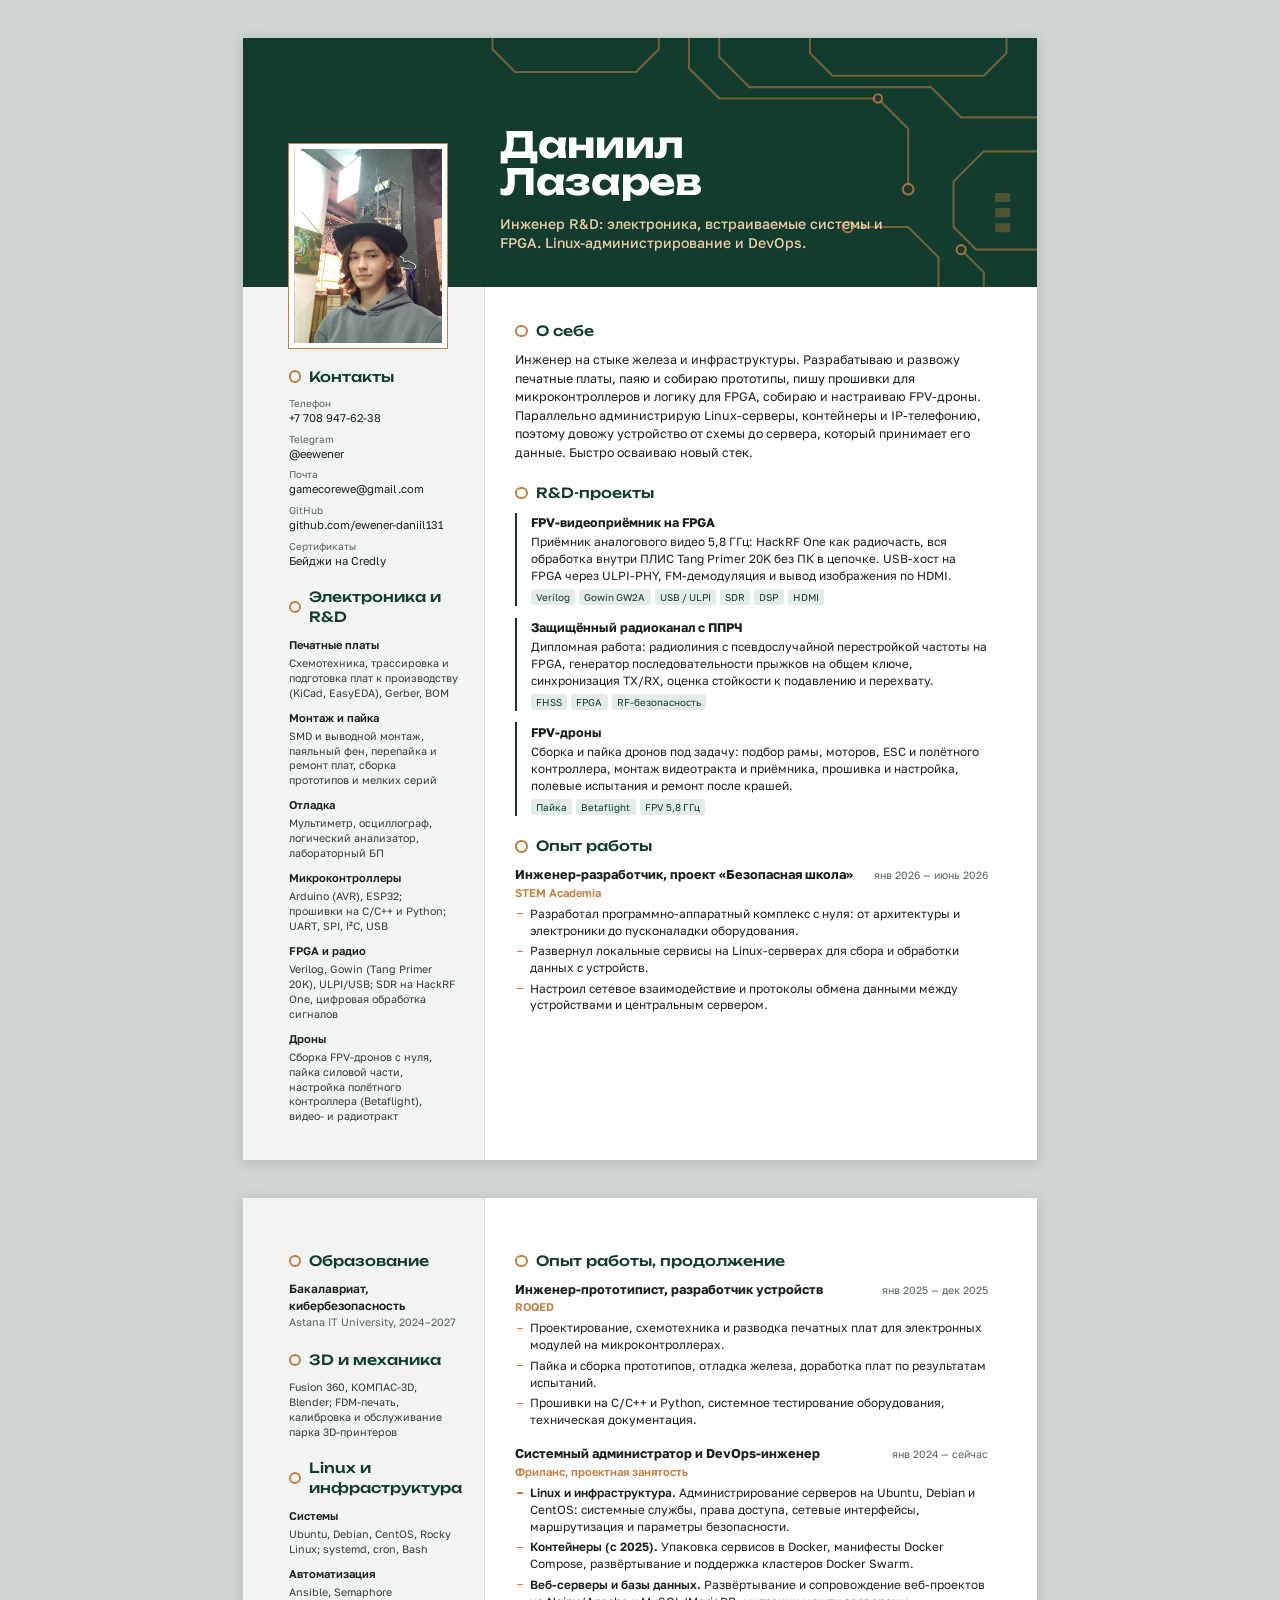
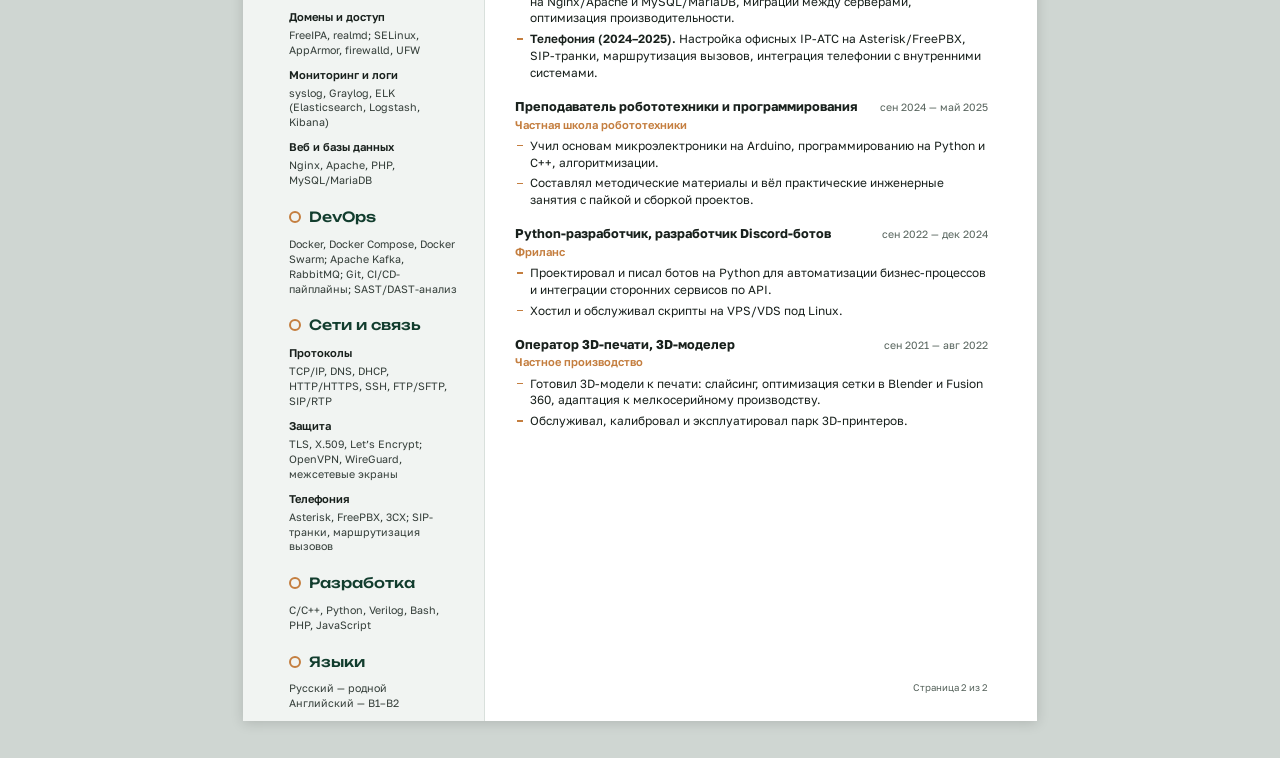
==== cv.html @ 45a1e473 "CV: single-page resume for GitHub Pages" ====
<!doctype html>
<html lang="ru">
<head>
<meta charset="utf-8">
<title>Даниил Лазарев — резюме</title>
<link rel="preconnect" href="https://fonts.googleapis.com">
<link rel="preconnect" href="https://fonts.gstatic.com" crossorigin>
<link href="https://fonts.googleapis.com/css2?family=Golos+Text:wght@400;500;600;700&family=Unbounded:wght@500;700&display=block" rel="stylesheet">
<style>
:root{
  --mask:#123D2E;      /* soldermask green */
  --mask-2:#1B5240;
  --copper:#C47E3F;
  --copper-soft:#E9C9A6;
  --paper:#FFFFFF;
  --silk:#F1F4F2;
  --ink:#18201C;
  --muted:#56635C;
  --rule:#D9E0DC;
}
@page{size:A4;margin:0}
*{box-sizing:border-box;margin:0;padding:0}
html,body{background:#cfd6d2}
body{font-family:"Golos Text","Noto Sans",sans-serif;color:var(--ink);font-size:8.9pt;line-height:1.42;-webkit-print-color-adjust:exact;print-color-adjust:exact}
a{color:inherit;text-decoration:none}
.page{width:210mm;height:297mm;background:var(--paper);margin:0 auto;position:relative;overflow:hidden;display:grid;grid-template-columns:64mm 1fr}
@media screen{.page{margin:10mm auto;box-shadow:0 2px 12px rgba(0,0,0,.15)}}

/* ---------- header band (page 1) ---------- */
.band{grid-column:1/-1;height:66mm;background:var(--mask);position:relative;color:#fff;display:grid;grid-template-columns:64mm 1fr;align-items:end}
.band svg.traces{position:absolute;inset:0;width:100%;height:100%}
.photo{position:relative;margin:0 0 -16mm 12mm;width:42mm;height:54mm;border:1.4mm solid #fff;outline:.35mm solid var(--copper);background:#ddd url(photo.jpg) center 30%/cover;z-index:2}
.title{position:relative;padding:0 14mm 9mm 4mm;z-index:2}
.name{font-family:"Unbounded",sans-serif;font-weight:700;font-size:27pt;line-height:1.02;letter-spacing:-.01em}
.role{margin-top:4mm;font-size:10.5pt;font-weight:500;color:var(--copper-soft);max-width:110mm;line-height:1.35}

/* ---------- columns ---------- */
.side{background:var(--silk);padding:21mm 7mm 10mm 12mm;border-right:.3mm solid var(--rule)}
.page.two .side{padding-top:14mm}
.main{padding:9mm 13mm 10mm 8mm}
.page.two .main{padding-top:14mm}

h2{font-family:"Unbounded",sans-serif;font-weight:500;font-size:10.5pt;color:var(--mask);margin:0 0 2.6mm;display:flex;align-items:center;gap:2.2mm}
h2::before{content:"";width:2.2mm;height:2.2mm;border-radius:50%;border:.55mm solid var(--copper);flex:none}
section{margin-bottom:5.4mm}
.side section{margin-bottom:5mm}

/* contacts */
.contacts{list-style:none;display:grid;gap:1.5mm;font-size:8.4pt}
.contacts li span{display:block;color:var(--muted);font-size:7.4pt}
.contacts a{word-break:break-all}

/* skill groups in sidebar */
.sk h3{font-size:8.4pt;font-weight:600;margin:2.4mm 0 .8mm;color:var(--ink)}
.sk p{font-size:8pt;color:#333d38;line-height:1.4}
.edu b{display:block;font-weight:600}
.edu span{color:var(--muted);font-size:8pt}

/* main */
.about{font-size:9.3pt;line-height:1.5;max-width:125mm}
.job{margin-bottom:4.4mm;break-inside:avoid}
.job-head{display:flex;justify-content:space-between;gap:4mm;align-items:baseline}
.job h3{font-size:9.6pt;font-weight:700;line-height:1.3}
.when{font-size:7.9pt;color:var(--muted);white-space:nowrap}
.org{font-size:8.4pt;color:var(--copper);font-weight:600;margin:.4mm 0 1.4mm}
.job ul{list-style:none;display:grid;gap:1mm}
.job li{position:relative;padding-left:4mm}
.job li::before{content:"";position:absolute;left:.4mm;top:.62em;width:1.6mm;height:.35mm;background:var(--copper)}
.job li b{font-weight:600}

/* R&D projects: the one rich block */
.rnd{display:grid;gap:3mm}
.proj{border-left:.6mm solid var(--mask);padding:.4mm 0 .4mm 3.6mm}
.proj h3{font-size:9.4pt;font-weight:700}
.proj p{margin-top:.6mm}
.tags{margin-top:1.2mm;display:flex;flex-wrap:wrap;gap:1mm}
.tags i{font-style:normal;font-size:7.4pt;color:var(--mask);background:#E3ECE7;border-radius:.8mm;padding:.2mm 1.4mm}

.foot{position:absolute;right:13mm;bottom:7mm;font-size:7.2pt;color:var(--muted)}
</style>
</head>
<body>

<!-- ================= PAGE 1 ================= -->
<div class="page one">
  <header class="band">
    <svg class="traces" viewBox="0 0 210 66" preserveAspectRatio="none" aria-hidden="true">
      <g fill="none" stroke="#C47E3F" stroke-width=".55" stroke-linecap="round" opacity=".55">
        <path d="M118 0 V8 L126 16 H168 L176 24 V40"/>
        <path d="M126 0 V5 L134 13 H182 L190 21 H210"/>
        <path d="M150 0 V4 L156 10 H196 L202 4 V0"/>
        <path d="M210 30 H196 L188 38 V50 L194 56 H210"/>
        <path d="M184 66 V58 L176 50 H160"/>
        <path d="M196 66 V62 L190 56"/>
        <path d="M66 0 V3 L72 9 H104 L110 3 V0"/>
      </g>
      <g fill="#123D2E" stroke="#C47E3F" stroke-width=".55" opacity=".8">
        <circle cx="176" cy="40" r="1.4"/>
        <circle cx="160" cy="50" r="1.4"/>
        <circle cx="190" cy="56" r="1.2"/>
        <circle cx="168" cy="16" r="1.1"/>
      </g>
      <g fill="#C47E3F" opacity=".35">
        <rect x="199" y="41" width="4" height="2.4" rx=".3"/>
        <rect x="199" y="45" width="4" height="2.4" rx=".3"/>
        <rect x="199" y="49" width="4" height="2.4" rx=".3"/>
      </g>
    </svg>
    <div class="photo" role="img" aria-label="Фото"></div>
    <div class="title">
      <h1 class="name">Даниил<br>Лазарев</h1>
      <p class="role">Инженер R&amp;D: электроника, встраиваемые системы и FPGA. Linux-администрирование и DevOps.</p>
    </div>
  </header>

  <aside class="side">
    <section>
      <h2>Контакты</h2>
      <ul class="contacts">
        <li><span>Телефон</span><a href="tel:+77089476238">+7 708 947-62-38</a></li>
        <li><span>Telegram</span><a href="https://t.me/eewener">@eewener</a></li>
        <li><span>Почта</span><a href="mailto:gamecorewe@gmail.com">gamecorewe@gmail.com</a></li>
        <li><span>GitHub</span><a href="https://github.com/ewener-daniil131">github.com/ewener-daniil131</a></li>
        <li><span>Сертификаты</span><a href="https://www.credly.com/users/daniil-lazarev.e6b39c5c">Бейджи на Credly</a></li>
      </ul>
    </section>

    <section class="sk">
      <h2>Электроника и R&amp;D</h2>
      <h3>Печатные платы</h3>
      <p>Схемотехника, трассировка и подготовка плат к производству (KiCad, EasyEDA), Gerber, BOM</p>
      <h3>Монтаж и пайка</h3>
      <p>SMD и выводной монтаж, паяльный фен, перепайка и ремонт плат, сборка прототипов и мелких серий</p>
      <h3>Отладка</h3>
      <p>Мультиметр, осциллограф, логический анализатор, лабораторный БП</p>
      <h3>Микроконтроллеры</h3>
      <p>Arduino (AVR), ESP32; прошивки на C/C++ и Python; UART, SPI, I²C, USB</p>
      <h3>FPGA и радио</h3>
      <p>Verilog, Gowin (Tang Primer 20K), ULPI/USB; SDR на HackRF One, цифровая обработка сигналов</p>
      <h3>Дроны</h3>
      <p>Сборка FPV-дронов с нуля, пайка силовой части, настройка полётного контроллера (Betaflight), видео- и радиотракт</p>
    </section>
  </aside>

  <main class="main">
    <section>
      <h2>О себе</h2>
      <p class="about">Инженер на стыке железа и инфраструктуры. Разрабатываю и развожу печатные платы, паяю и собираю прототипы, пишу прошивки для микроконтроллеров и логику для FPGA, собираю и настраиваю FPV-дроны. Параллельно администрирую Linux-серверы, контейнеры и IP-телефонию, поэтому довожу устройство от схемы до сервера, который принимает его данные. Быстро осваиваю новый стек.</p>
    </section>

    <section>
      <h2>R&amp;D-проекты</h2>
      <div class="rnd">
        <div class="proj">
          <h3>FPV-видеоприёмник на FPGA</h3>
          <p>Приёмник аналогового видео 5,8 ГГц: HackRF One как радиочасть, вся обработка внутри ПЛИС Tang Primer 20K без ПК в цепочке. USB-хост на FPGA через ULPI-PHY, FM-демодуляция и вывод изображения по HDMI.</p>
          <div class="tags"><i>Verilog</i><i>Gowin GW2A</i><i>USB / ULPI</i><i>SDR</i><i>DSP</i><i>HDMI</i></div>
        </div>
        <div class="proj">
          <h3>Защищённый радиоканал с ППРЧ</h3>
          <p>Дипломная работа: радиолиния с псевдослучайной перестройкой частоты на FPGA, генератор последовательности прыжков на общем ключе, синхронизация TX/RX, оценка стойкости к подавлению и перехвату.</p>
          <div class="tags"><i>FHSS</i><i>FPGA</i><i>RF-безопасность</i></div>
        </div>
        <div class="proj">
          <h3>FPV-дроны</h3>
          <p>Сборка и пайка дронов под задачу: подбор рамы, моторов, ESC и полётного контроллера, монтаж видеотракта и приёмника, прошивка и настройка, полевые испытания и ремонт после крашей.</p>
          <div class="tags"><i>Пайка</i><i>Betaflight</i><i>FPV 5,8 ГГц</i></div>
        </div>
      </div>
    </section>

    <section>
      <h2>Опыт работы</h2>
      <div class="job">
        <div class="job-head"><h3>Инженер-разработчик, проект «Безопасная школа»</h3><span class="when">янв 2026 — июнь 2026</span></div>
        <div class="org">STEM Academia</div>
        <ul>
          <li>Разработал программно-аппаратный комплекс с нуля: от архитектуры и электроники до пусконаладки оборудования.</li>
          <li>Развернул локальные сервисы на Linux-серверах для сбора и обработки данных с устройств.</li>
          <li>Настроил сетевое взаимодействие и протоколы обмена данными между устройствами и центральным сервером.</li>
        </ul>
      </div>
    </section>
  </main>
</div>

<!-- ================= PAGE 2 ================= -->
<div class="page two">
  <aside class="side">
    <section class="edu">
      <h2>Образование</h2>
      <b>Бакалавриат, кибербезопасность</b>
      <span>Astana IT University, 2024–2027</span>
    </section>

    <section class="sk">
      <h2>3D и механика</h2>
      <p>Fusion 360, КОМПАС-3D, Blender; FDM-печать, калибровка и обслуживание парка 3D-принтеров</p>
    </section>

    <section class="sk">
      <h2>Linux и инфраструктура</h2>
      <h3>Системы</h3>
      <p>Ubuntu, Debian, CentOS, Rocky Linux; systemd, cron, Bash</p>
      <h3>Автоматизация</h3>
      <p>Ansible, Semaphore</p>
      <h3>Домены и доступ</h3>
      <p>FreeIPA, realmd; SELinux, AppArmor, firewalld, UFW</p>
      <h3>Мониторинг и логи</h3>
      <p>syslog, Graylog, ELK (Elasticsearch, Logstash, Kibana)</p>
      <h3>Веб и базы данных</h3>
      <p>Nginx, Apache, PHP, MySQL/MariaDB</p>
    </section>

    <section class="sk">
      <h2>DevOps</h2>
      <p>Docker, Docker Compose, Docker Swarm; Apache Kafka, RabbitMQ; Git, CI/CD-пайплайны; SAST/DAST-анализ</p>
    </section>

    <section class="sk">
      <h2>Сети и связь</h2>
      <h3>Протоколы</h3>
      <p>TCP/IP, DNS, DHCP, HTTP/HTTPS, SSH, FTP/SFTP, SIP/RTP</p>
      <h3>Защита</h3>
      <p>TLS, X.509, Let’s Encrypt; OpenVPN, WireGuard, межсетевые экраны</p>
      <h3>Телефония</h3>
      <p>Asterisk, FreePBX, 3CX; SIP-транки, маршрутизация вызовов</p>
    </section>

    <section class="sk">
      <h2>Разработка</h2>
      <p>C/C++, Python, Verilog, Bash, PHP, JavaScript</p>
    </section>

    <section class="sk">
      <h2>Языки</h2>
      <p>Русский — родной<br>Английский — B1–B2</p>
    </section>
  </aside>

  <main class="main">
    <section>
      <h2>Опыт работы, продолжение</h2>
      <div class="job">
        <div class="job-head"><h3>Инженер-прототипист, разработчик устройств</h3><span class="when">янв 2025 — дек 2025</span></div>
        <div class="org">ROQED</div>
        <ul>
          <li>Проектирование, схемотехника и разводка печатных плат для электронных модулей на микроконтроллерах.</li>
          <li>Пайка и сборка прототипов, отладка железа, доработка плат по результатам испытаний.</li>
          <li>Прошивки на C/C++ и Python, системное тестирование оборудования, техническая документация.</li>
        </ul>
      </div>
      <div class="job">
        <div class="job-head"><h3>Системный администратор и DevOps-инженер</h3><span class="when">янв 2024 — сейчас</span></div>
        <div class="org">Фриланс, проектная занятость</div>
        <ul>
          <li><b>Linux и инфраструктура.</b> Администрирование серверов на Ubuntu, Debian и CentOS: системные службы, права доступа, сетевые интерфейсы, маршрутизация и параметры безопасности.</li>
          <li><b>Контейнеры (с 2025).</b> Упаковка сервисов в Docker, манифесты Docker Compose, развёртывание и поддержка кластеров Docker Swarm.</li>
          <li><b>Веб-серверы и базы данных.</b> Развёртывание и сопровождение веб-проектов на Nginx/Apache и MySQL/MariaDB, миграции между серверами, оптимизация производительности.</li>
          <li><b>Телефония (2024–2025).</b> Настройка офисных IP-АТС на Asterisk/FreePBX, SIP-транки, маршрутизация вызовов, интеграция телефонии с внутренними системами.</li>
        </ul>
      </div>
      <div class="job">
        <div class="job-head"><h3>Преподаватель робототехники и программирования</h3><span class="when">сен 2024 — май 2025</span></div>
        <div class="org">Частная школа робототехники</div>
        <ul>
          <li>Учил основам микроэлектроники на Arduino, программированию на Python и C++, алгоритмизации.</li>
          <li>Составлял методические материалы и вёл практические инженерные занятия с пайкой и сборкой проектов.</li>
        </ul>
      </div>
      <div class="job">
        <div class="job-head"><h3>Python-разработчик, разработчик Discord-ботов</h3><span class="when">сен 2022 — дек 2024</span></div>
        <div class="org">Фриланс</div>
        <ul>
          <li>Проектировал и писал ботов на Python для автоматизации бизнес-процессов и интеграции сторонних сервисов по API.</li>
          <li>Хостил и обслуживал скрипты на VPS/VDS под Linux.</li>
        </ul>
      </div>
      <div class="job">
        <div class="job-head"><h3>Оператор 3D-печати, 3D-моделер</h3><span class="when">сен 2021 — авг 2022</span></div>
        <div class="org">Частное производство</div>
        <ul>
          <li>Готовил 3D-модели к печати: слайсинг, оптимизация сетки в Blender и Fusion 360, адаптация к мелкосерийному производству.</li>
          <li>Обслуживал, калибровал и эксплуатировал парк 3D-принтеров.</li>
        </ul>
      </div>
    </section>
  </main>
  <div class="foot">Страница 2 из 2</div>
</div>

</body>
</html>
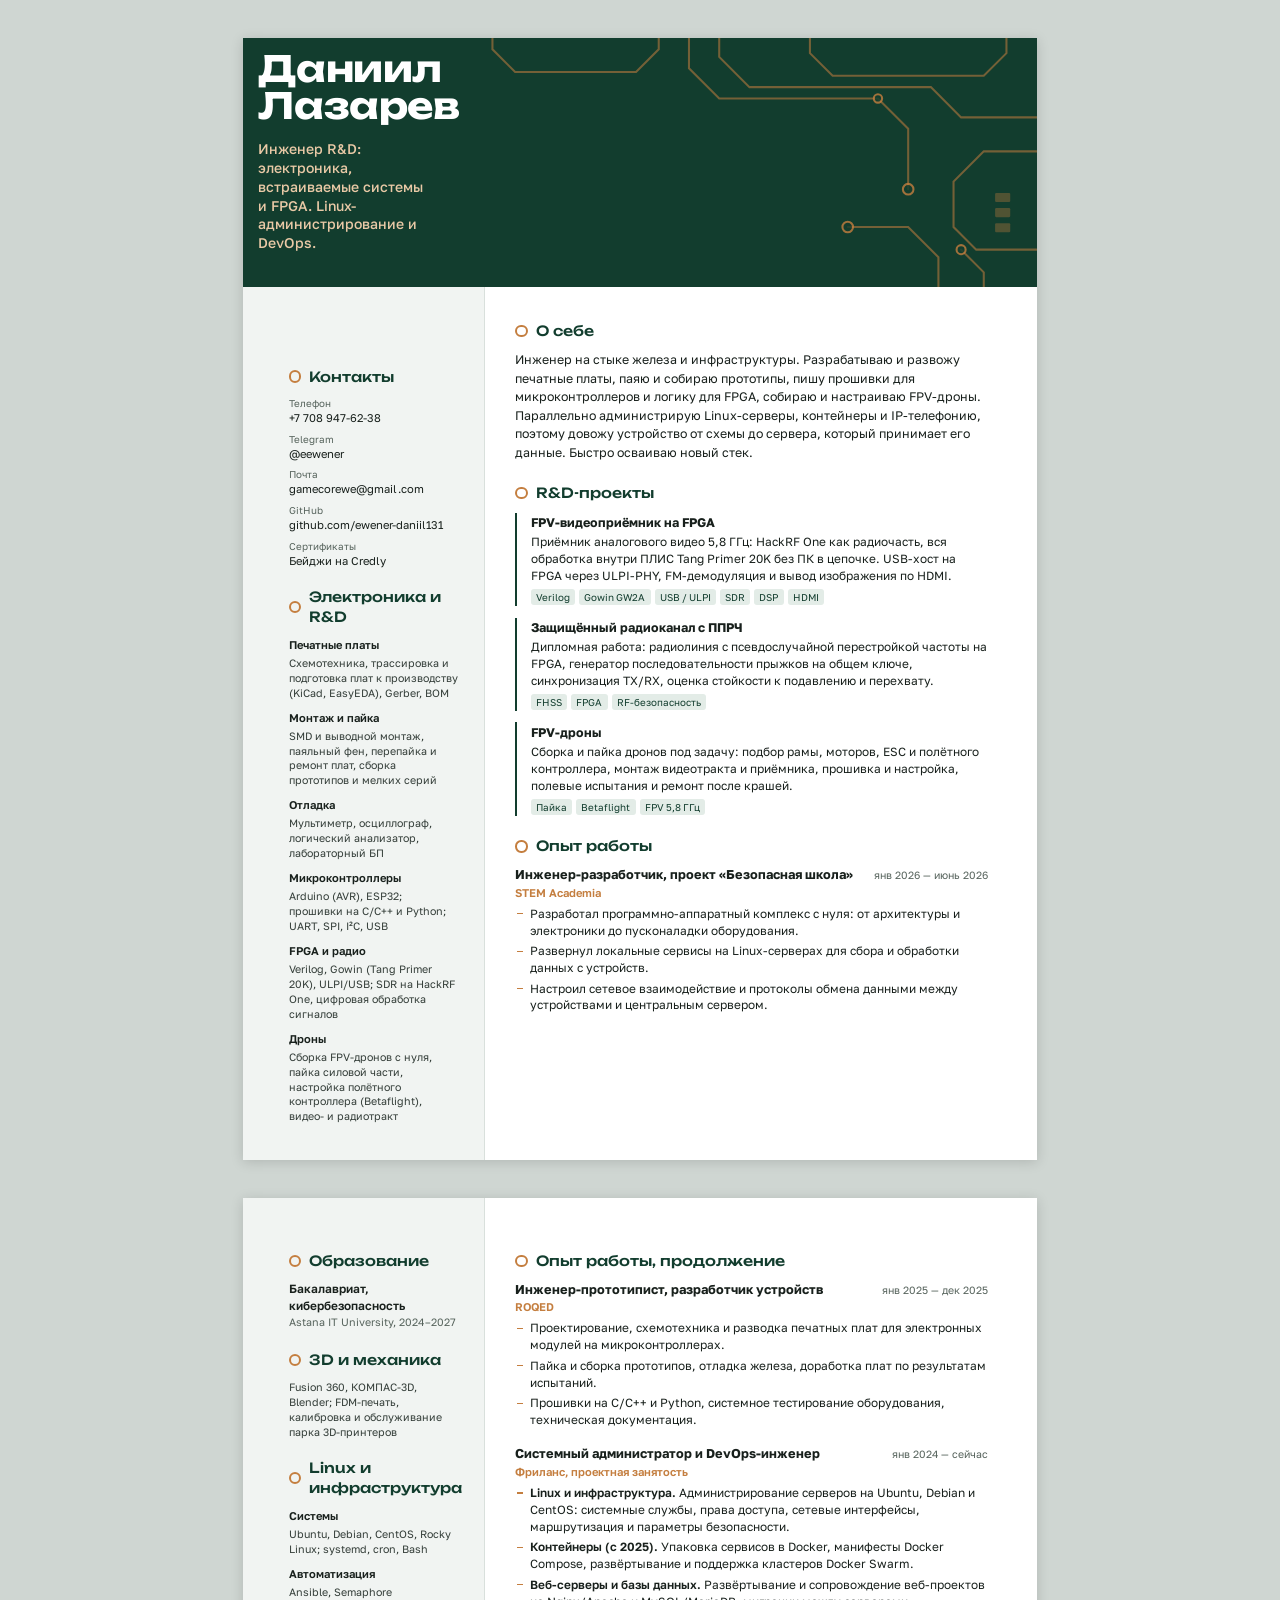
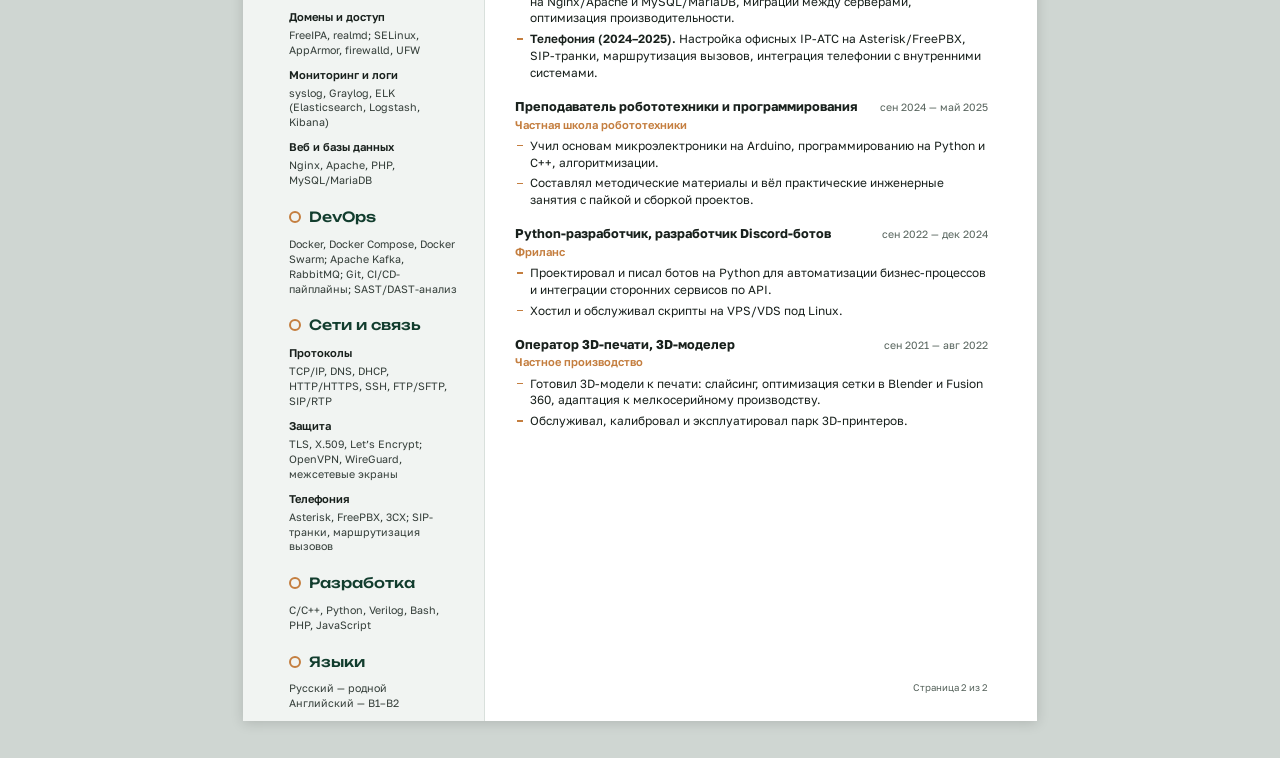
==== commit 112fa5cf: "Remove photo from CV (page, styles and regenerated PDF)" ====
--- a/cv.html
+++ b/cv.html
@@ -29,7 +29,6 @@
 /* ---------- header band (page 1) ---------- */
 .band{grid-column:1/-1;height:66mm;background:var(--mask);position:relative;color:#fff;display:grid;grid-template-columns:64mm 1fr;align-items:end}
 .band svg.traces{position:absolute;inset:0;width:100%;height:100%}
-.photo{position:relative;margin:0 0 -16mm 12mm;width:42mm;height:54mm;border:1.4mm solid #fff;outline:.35mm solid var(--copper);background:#ddd url(photo.jpg) center 30%/cover;z-index:2}
 .title{position:relative;padding:0 14mm 9mm 4mm;z-index:2}
 .name{font-family:"Unbounded",sans-serif;font-weight:700;font-size:27pt;line-height:1.02;letter-spacing:-.01em}
 .role{margin-top:4mm;font-size:10.5pt;font-weight:500;color:var(--copper-soft);max-width:110mm;line-height:1.35}
@@ -106,7 +105,6 @@
         <rect x="199" y="49" width="4" height="2.4" rx=".3"/>
       </g>
     </svg>
-    <div class="photo" role="img" aria-label="Фото"></div>
     <div class="title">
       <h1 class="name">Даниил<br>Лазарев</h1>
       <p class="role">Инженер R&amp;D: электроника, встраиваемые системы и FPGA. Linux-администрирование и DevOps.</p>
